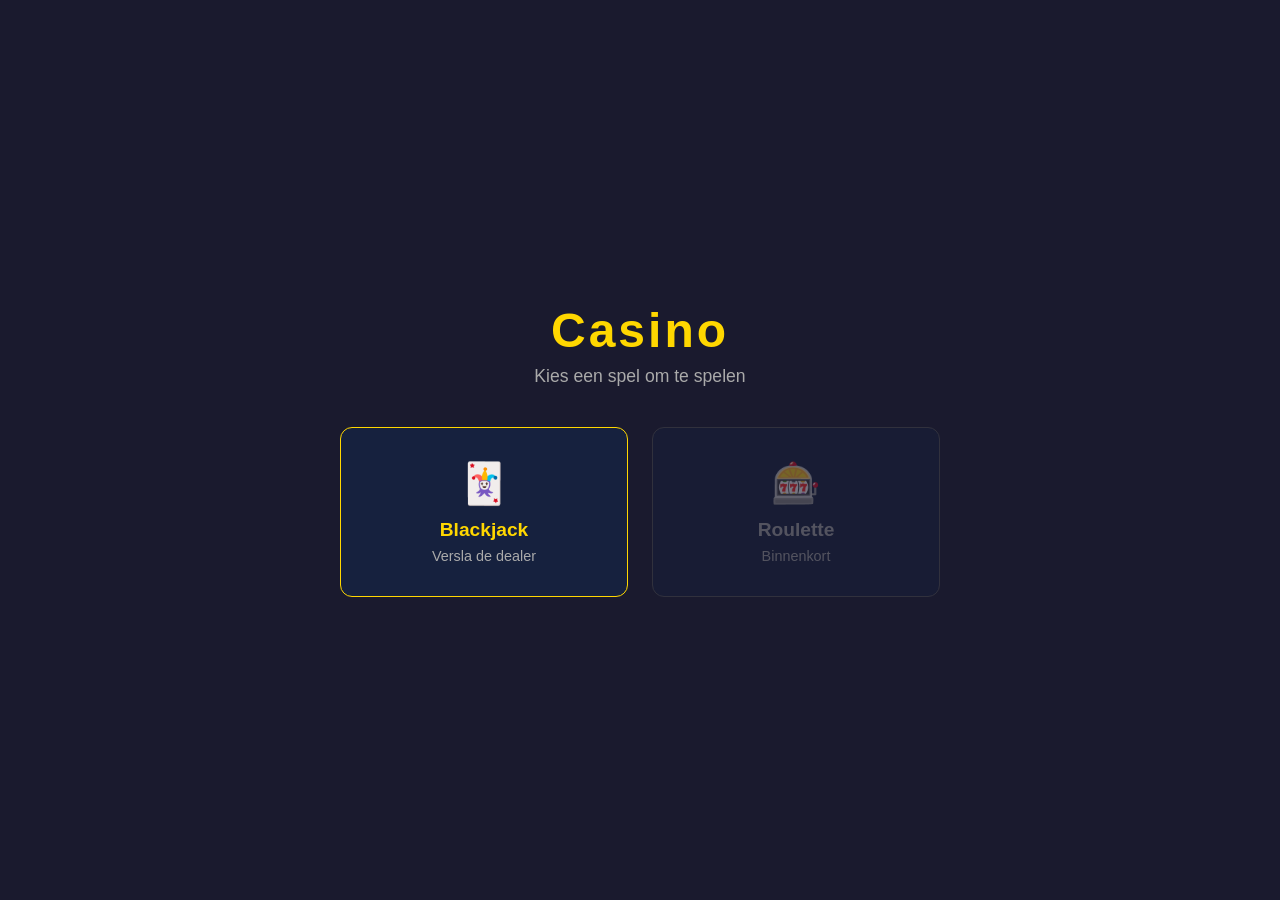
==== index.html @ 8ebc7be9 "style en index hoofdsite" ====
<!DOCTYPE html>
<html lang="nl">
<head>
    <meta charset="UTF-8">
    <meta name="viewport" content="width=device-width, initial-scale=1.0">
    <title>Casino</title>
    <link rel="stylesheet" href="style.css">
</head>
<body>

<h1>Casino</h1>
<p>Kies een spel om te spelen</p>

<div class="games">
    <a href="blackjack/index.html" class="game-card">
        <span>🃏</span>
        <h2>Blackjack</h2>
        <p>Versla de dealer</p>
    </a>

    <div class="game-card disabled">
        <span>🎰</span>
        <h2>Roulette</h2>
        <p>Binnenkort</p>
    </div>
</div>

</body>
</html>
---- style.css ----
* {
    margin: 0;
    padding: 0;
    box-sizing: border-box;
}

body {
    font-family: Arial, sans-serif;
    background-color: #1a1a2e;
    color: #ffffff;
    min-height: 100vh;
    display: flex;
    flex-direction: column;
    align-items: center;
    justify-content: center;
    text-align: center;
    padding: 2rem;
}

h1 {
    font-size: 3rem;
    margin-bottom: 0.5rem;
    color: #ffd700;
    letter-spacing: 3px;
}

body > p {
    color: #aaaaaa;
    margin-bottom: 2.5rem;
    font-size: 1.1rem;
}

.games {
    display: grid;
    grid-template-columns: repeat(auto-fit, minmax(160px, 1fr));
    gap: 1.5rem;
    max-width: 600px;
    width: 100%;
}

.game-card {
    background-color: #16213e;
    border: 1px solid #ffd700;
    border-radius: 12px;
    padding: 2rem 1rem;
    text-decoration: none;
    color: #ffffff;
    transition: transform 0.2s, background-color 0.2s;
    cursor: pointer;
}

.game-card:hover {
    background-color: #0f3460;
    transform: translateY(-5px);
}

.game-card span {
    font-size: 2.5rem;
    display: block;
    margin-bottom: 0.75rem;
}

.game-card h2 {
    font-size: 1.2rem;
    margin-bottom: 0.4rem;
    color: #ffd700;
}

.game-card p {
    font-size: 0.9rem;
    color: #aaaaaa;
}

.game-card.disabled {
    opacity: 0.4;
    cursor: not-allowed;
    border-color: #555555;
}

.game-card.disabled h2 {
    color: #aaaaaa;
}

.game-card.disabled:hover {
    transform: none;
    background-color: #16213e;
}
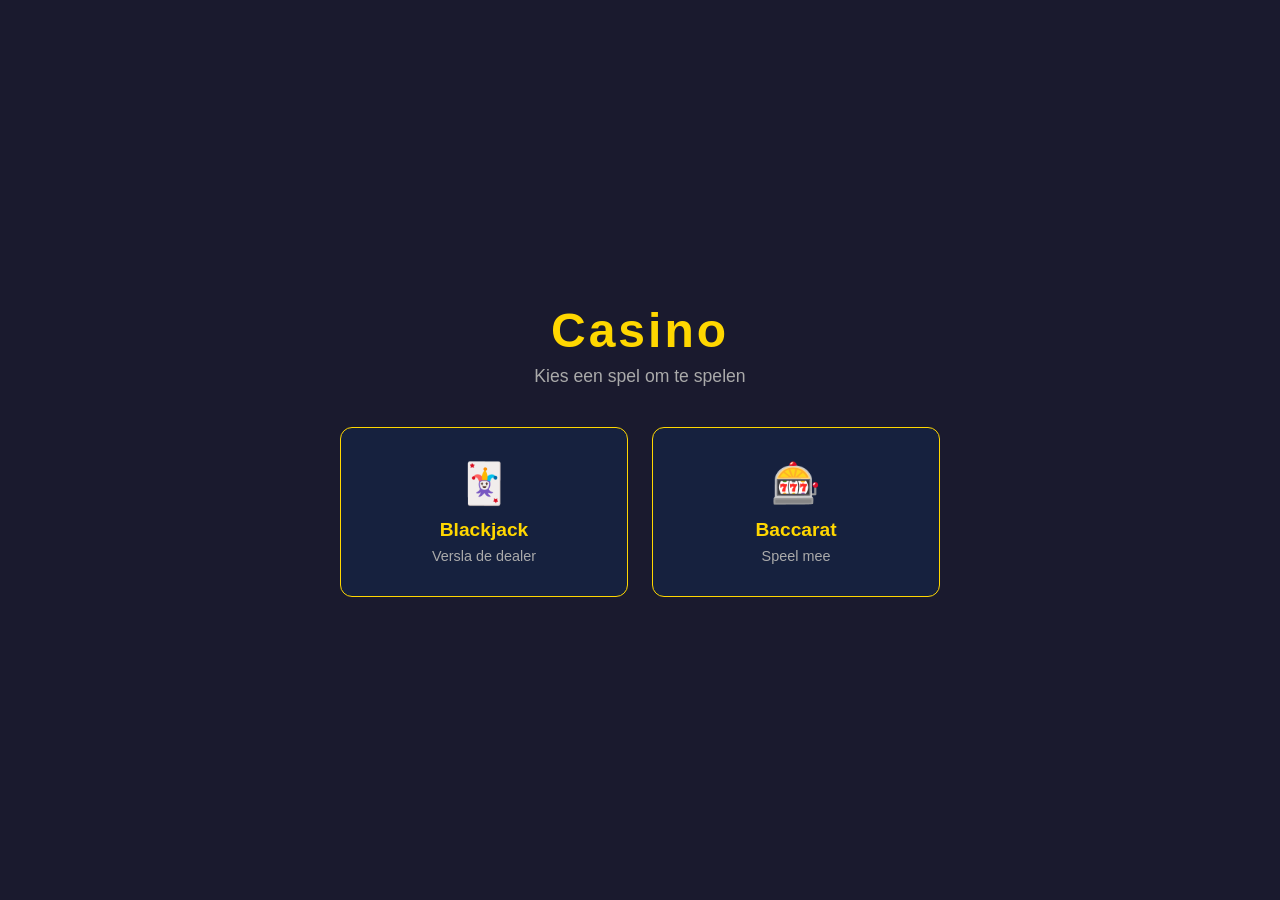
==== commit 6f370c62: "baccarat gefixt" ====
--- a/index.html
+++ b/index.html
@@ -12,17 +12,17 @@
 <p>Kies een spel om te spelen</p>
 
 <div class="games">
-    <a href="blackjack/index.html" class="game-card">
+    <a href="blackjack/BlackJack.html" class="game-card">
         <span>🃏</span>
         <h2>Blackjack</h2>
         <p>Versla de dealer</p>
     </a>
 
-    <div class="game-card disabled">
+    <a href="baccarat/Baccarat.html" class="game-card">
         <span>🎰</span>
-        <h2>Roulette</h2>
-        <p>Binnenkort</p>
-    </div>
+        <h2>Baccarat</h2>
+        <p>Speel mee</p>
+    </a>
 </div>
 
 </body>
